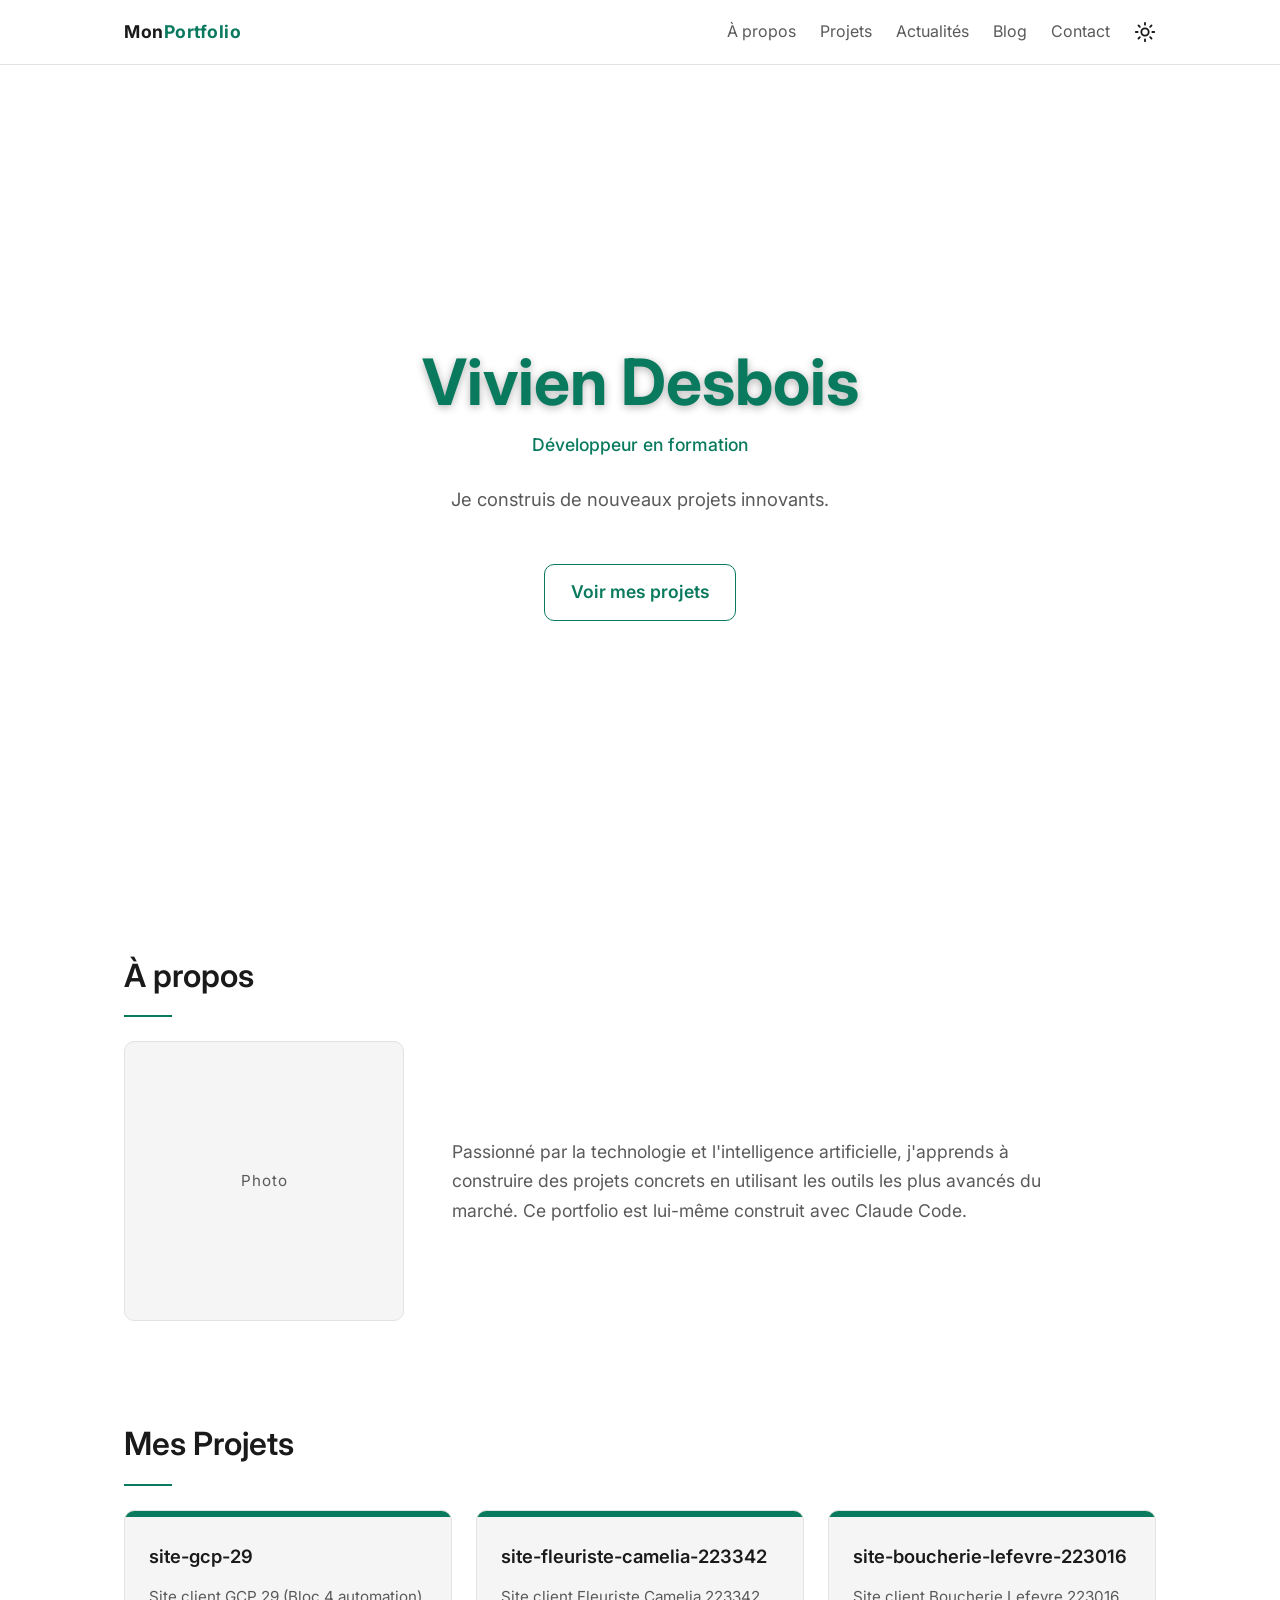
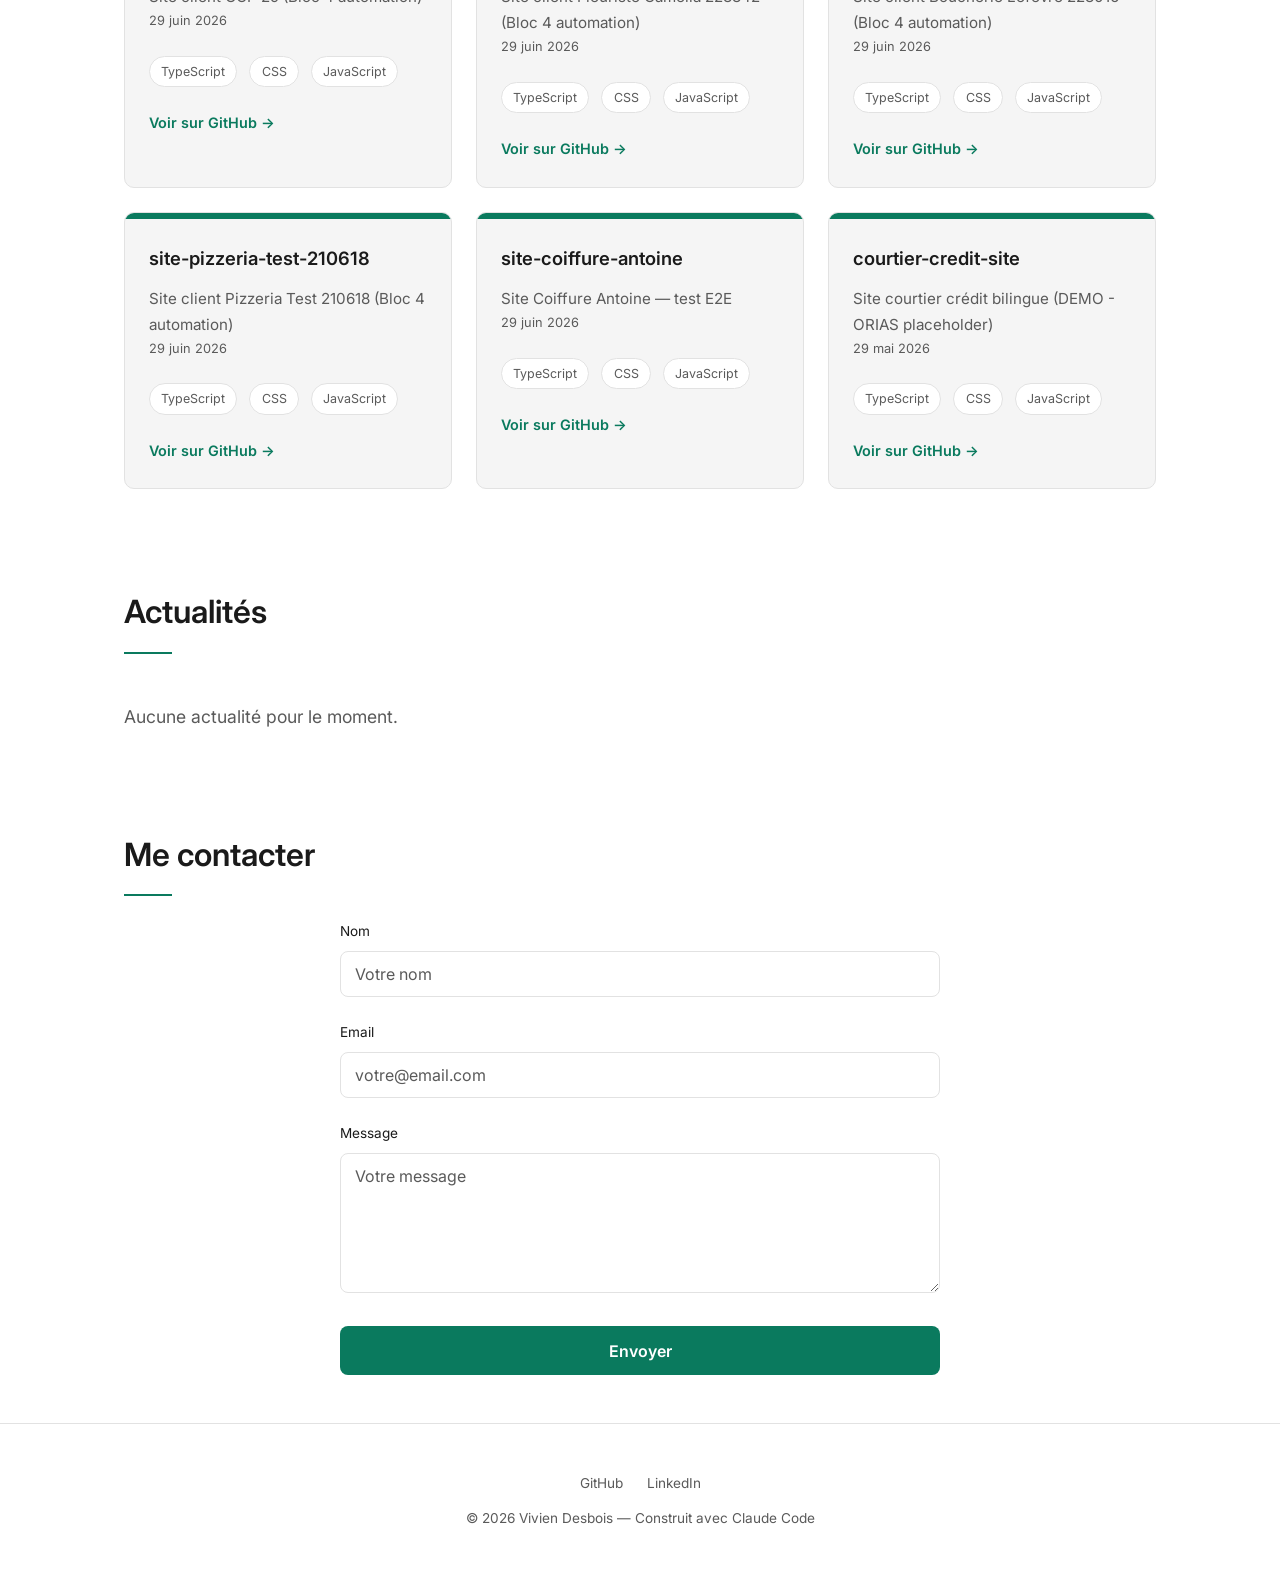
==== index.html @ 9574f35e "Initial commit : portfolio complet avec dark mode et projets dynamiques Co-Authored-By: Claude Opus " ====
<!DOCTYPE html>
<html lang="fr">
<head>
  <meta charset="UTF-8">
  <meta name="viewport" content="width=device-width, initial-scale=1.0">
  <title>MonPortfolio</title>
  <meta name="description" content="Portfolio de Vivien Desbois, développeur en formation : découvrez mes projets, mes compétences et mes coordonnées.">
  <meta property="og:title" content="MonPortfolio — Vivien Desbois">
  <meta property="og:description" content="Portfolio de Vivien Desbois, développeur en formation : découvrez mes projets, mes compétences et mes coordonnées.">
  <meta property="og:image" content="assets/images/og-image.jpg">
  <link rel="icon" type="image/svg+xml" href="assets/images/favicon.svg">
  <link rel="preconnect" href="https://fonts.googleapis.com">
  <link rel="preconnect" href="https://fonts.gstatic.com" crossorigin>
  <link href="https://fonts.googleapis.com/css2?family=Inter:wght@400;500;600;700&display=swap" rel="stylesheet">
  <!-- CSS critique (above-the-fold) en inline : le header s'affiche sans attendre css/style.css.
       Copie exacte d'un sous-ensemble de css/style.css (liste précise des règles : voir le
       commentaire en tête de ce fichier). Toute modification doit être répercutée ICI et dans
       les 3 autres copies : blog.html, blog/construire-portfolio-avec-claude-code.html,
       paiement.html. -->
  <style>
    :root {
      --color-bg: #0a0a0a;
      --color-surface: #141414;
      --color-border: #262626;
      --color-text: #e0e0e0;
      --color-muted: #8a8a8a;
      --color-accent: #64ffda;
      --color-header-bg: rgba(10, 10, 10, 0.85);
      --font-base: "Inter", -apple-system, BlinkMacSystemFont, "Segoe UI", Roboto, Helvetica, Arial, sans-serif;
      --space-md: 1.5rem;
      --header-height: 64px;
      --max-width: 1080px;
    }
    :root[data-theme="light"] {
      --color-bg: #ffffff;
      --color-surface: #f5f5f5;
      --color-border: #e2e2e2;
      --color-text: #1a1a1a;
      --color-muted: #5a5a5a;
      --color-accent: #0a7a5e;
      --color-header-bg: rgba(255, 255, 255, 0.8);
    }
    *, *::before, *::after { margin: 0; padding: 0; box-sizing: border-box; }
    body { background-color: var(--color-bg); color: var(--color-text); font-family: var(--font-base); font-size: 1.1rem; line-height: 1.7; }
    .container { width: 100%; max-width: var(--max-width); margin: 0 auto; padding-inline: var(--space-md); }
    .header { position: sticky; top: 0; z-index: 100; background-color: var(--color-header-bg); backdrop-filter: blur(8px); border-bottom: 1px solid var(--color-border); }
    .header__inner { display: flex; align-items: center; gap: var(--space-md); height: var(--header-height); }
    .header__logo { margin-right: auto; font-weight: 700; letter-spacing: 0.5px; }
    .header__logo-accent { color: var(--color-accent); }
  </style>
  <link rel="preload" href="css/style.css" as="style" onload="this.onload=null;this.rel='stylesheet'">
  <noscript><link rel="stylesheet" href="css/style.css"></noscript>
  <script>
    // Applique le thème avant le rendu pour éviter tout flash (FOUC)
    (function () {
      const saved = localStorage.getItem("theme");
      const theme = saved || (window.matchMedia("(prefers-color-scheme: light)").matches ? "light" : "dark");
      document.documentElement.setAttribute("data-theme", theme);
    })();
  </script>
</head>
<body>
  <!-- En-tête / navigation -->
  <header class="header">
    <div class="container header__inner">
      <a href="#accueil" class="header__logo">Mon<span class="header__logo-accent">Portfolio</span></a>
      <nav class="nav" id="site-nav">
        <a href="#apropos" class="nav__link">À propos</a>
        <a href="#projets" class="nav__link">Projets</a>
        <a href="#actualites" class="nav__link">Actualités</a>
        <a href="blog.html" class="nav__link">Blog</a>
        <a href="#contact" class="nav__link">Contact</a>
      </nav>
      <button class="theme-toggle" aria-pressed="false" aria-label="Activer le mode clair">
        <svg class="theme-toggle__icon theme-toggle__icon--sun" viewBox="0 0 24 24" fill="none" stroke="currentColor" stroke-width="2" stroke-linecap="round" stroke-linejoin="round" aria-hidden="true">
          <circle cx="12" cy="12" r="4"></circle>
          <path d="M12 2v2M12 20v2M4.93 4.93l1.41 1.41M17.66 17.66l1.41 1.41M2 12h2M20 12h2M6.34 17.66l-1.41 1.41M19.07 4.93l-1.41 1.41"></path>
        </svg>
        <svg class="theme-toggle__icon theme-toggle__icon--moon" viewBox="0 0 24 24" fill="none" stroke="currentColor" stroke-width="2" stroke-linecap="round" stroke-linejoin="round" aria-hidden="true">
          <path d="M21 12.79A9 9 0 1 1 11.21 3 7 7 0 0 0 21 12.79z"></path>
        </svg>
      </button>
      <button class="header__toggle" aria-label="Ouvrir le menu" aria-expanded="false" aria-controls="site-nav"><span aria-hidden="true">☰</span></button>
    </div>
  </header>

  <main>
    <!-- Section d'accueil -->
    <section id="accueil" class="hero reveal">
      <div class="container">
        <h1 class="hero__title">Vivien Desbois</h1>
        <p class="hero__subtitle">Développeur en formation</p>
        <p class="hero__tagline">Je construis de nouveaux projets innovants.</p>
        <a href="#projets" class="btn btn--outline">Voir mes projets</a>
      </div>
    </section>

    <!-- Section À propos -->
    <section id="apropos" class="section reveal">
      <div class="container">
        <h2 class="section__title">À propos</h2>
        <div class="about__grid">
          <div class="about__photo" aria-hidden="true">Photo</div>
          <p class="about__text">
            Passionné par la technologie et l'intelligence artificielle, j'apprends
            à construire des projets concrets en utilisant les outils les plus
            avancés du marché. Ce portfolio est lui-même construit avec Claude Code.
          </p>
        </div>
      </div>
    </section>

    <!-- Section Projets -->
    <section id="projets" class="section reveal">
      <div class="container">
        <h2 class="section__title">Mes Projets</h2>
        <div class="projects__grid" data-projects-grid aria-live="polite"></div>
        <noscript>
          <p class="projects__message">Activez JavaScript pour afficher la liste des projets.</p>
        </noscript>
      </div>
    </section>

    <!-- Section Actualités -->
    <section id="actualites" class="section reveal">
      <div class="container">
        <h2 class="section__title">Actualités</h2>
        <div class="projects__grid" data-news-grid aria-live="polite"></div>
        <noscript>
          <p class="news__message">Activez JavaScript pour afficher les actualités.</p>
        </noscript>
      </div>
    </section>

    <!-- Section Contact -->
    <section id="contact" class="section reveal">
      <div class="container">
        <h2 class="section__title">Me contacter</h2>
        <form class="contact__form">
          <div class="field">
            <label class="field__label" for="contact-name">Nom</label>
            <input class="field__input" type="text" id="contact-name" name="name" placeholder="Votre nom" required>
          </div>
          <div class="field">
            <label class="field__label" for="contact-email">Email</label>
            <input class="field__input" type="email" id="contact-email" name="email" placeholder="votre@email.com" required>
          </div>
          <div class="field">
            <label class="field__label" for="contact-message">Message</label>
            <textarea class="field__input contact__textarea" id="contact-message" name="message" rows="5" placeholder="Votre message" required></textarea>
          </div>
          <button class="contact__submit" type="submit">Envoyer</button>
        </form>
      </div>
    </section>
  </main>

  <!-- Pied de page -->
  <footer class="footer">
    <div class="container">
      <nav class="footer__links">
        <a href="#" class="footer__link" target="_blank" rel="noopener" aria-label="GitHub (ouvre un nouvel onglet)">GitHub</a>
        <a href="#" class="footer__link" target="_blank" rel="noopener" aria-label="LinkedIn (ouvre un nouvel onglet)">LinkedIn</a>
      </nav>
      <p>&copy; <span data-current-year>2026</span> Vivien Desbois — Construit avec Claude Code</p>
    </div>
  </footer>

  <script src="js/utils.js"></script>
  <script src="js/main.js"></script>
</body>
</html>
---- css/style.css ----
/* ==========================================================================
   MonPortfolio — Styles globaux
   Méthodologie BEM. Mobile-first : les styles de base ciblent le mobile,
   les media queries (min-width) adaptent ensuite au desktop.

   ATTENTION — CSS critique dupliqué (pas de bundler pour le partager
   automatiquement) : les règles suivantes sont recopiées à l'identique
   dans un <style> inline, dans le <head> de CHACUNE des 4 pages HTML :
     - index.html
     - blog.html
     - blog/construire-portfolio-avec-claude-code.html
     - paiement.html
   Règles concernées : :root, :root[data-theme="light"], le reset
   (*, *::before, *::after), body, .container, .header, .header__inner,
   .header__logo, .header__logo-accent.
   Toute modification de l'une de ces règles ICI doit être répercutée
   manuellement dans les 4 <style> inline correspondants — sinon le
   rendu initial (avant chargement de ce fichier) affichera l'ancienne
   valeur le temps que ce fichier se charge.
   ========================================================================== */

/* Variables de design (palette, typographie, espacement) */
:root {
  --color-bg: #0a0a0a;
  --color-surface: #141414;
  --color-border: #262626;
  --color-text: #e0e0e0;
  --color-muted: #8a8a8a;
  --color-accent: #64ffda;
  --color-header-bg: rgba(10, 10, 10, 0.85);
  --color-danger: #e05260;

  --font-base: "Inter", -apple-system, BlinkMacSystemFont, "Segoe UI", Roboto, Helvetica, Arial, sans-serif;

  --space-sm: 0.75rem;
  --space-md: 1.5rem;
  --space-lg: 3rem;
  --space-xl: 6rem;

  --max-width: 1080px;
  --header-height: 64px;

  --radius: 10px;
  --radius-sm: 8px;
  --radius-lg: 16px;
  --radius-pill: 999px;

  --transition: 0.25s ease;
  --transition-base: 0.3s ease;

  --shadow-card: 0 12px 28px rgba(0, 0, 0, 0.45);
}

/* Mode clair : la bascule ne redéfinit que les variables de couleur sur :root */
:root[data-theme="light"] {
  --color-bg: #ffffff;
  --color-surface: #f5f5f5;
  --color-border: #e2e2e2;
  --color-text: #1a1a1a;
  --color-muted: #5a5a5a;
  /* Plus foncé que #0d9373 (3.9:1, sous le seuil AA) : #0a7a5e atteint ~5.3:1 sur fond clair */
  --color-accent: #0a7a5e;
  --color-header-bg: rgba(255, 255, 255, 0.8);
  /* --color-danger de base (#e05260) tombe à 3.79:1 sur fond clair, sous le seuil AA : #c1293a atteint ~5.76:1 */
  --color-danger: #c1293a;
}

/* Transition douce lors du changement de thème */
body,
.nav,
.about__photo,
.project-card__tag,
.card,
.footer {
  transition: background-color var(--transition-base), color var(--transition-base),
    border-color var(--transition-base);
}

/* Reset léger */
*,
*::before,
*::after {
  margin: 0;
  padding: 0;
  box-sizing: border-box;
}

html {
  scroll-behavior: smooth;
}

body {
  background-color: var(--color-bg);
  color: var(--color-text);
  font-family: var(--font-base);
  font-size: 1.1rem;
  line-height: 1.7;
  -webkit-font-smoothing: antialiased;
}

a {
  color: inherit;
  text-decoration: none;
}

img {
  max-width: 100%;
  display: block;
}

/* Indicateur de focus clavier visible sur tous les éléments interactifs (WCAG 2.4.7) */
a:focus-visible,
button:focus-visible,
input:focus-visible,
textarea:focus-visible {
  outline: 2px solid var(--color-accent);
  outline-offset: 2px;
}

/* Conteneur centré réutilisable */
.container {
  width: 100%;
  max-width: var(--max-width);
  margin: 0 auto;
  padding-inline: var(--space-md);
}

/* Animation d'entrée (déclenchée par main.js via .is-visible) */
.reveal {
  opacity: 0;
  transform: translateY(20px);
  transition: opacity 0.6s ease-out, transform 0.6s ease-out;
}

.reveal.is-visible {
  opacity: 1;
  transform: translateY(0);
}

/* ==========================================================================
   Block: header (barre de navigation)
   ========================================================================== */
.header {
  position: sticky;
  top: 0;
  z-index: 100;
  background-color: var(--color-header-bg);
  backdrop-filter: blur(8px);
  border-bottom: 1px solid var(--color-border);
  transition: background-color var(--transition-base), border-color var(--transition-base);
}

.header__inner {
  display: flex;
  align-items: center;
  gap: var(--space-md);
  height: var(--header-height);
}

.header__logo {
  margin-right: auto;
  font-weight: 700;
  letter-spacing: 0.5px;
}

.header__logo-accent {
  color: var(--color-accent);
}

.header__toggle {
  background: none;
  border: none;
  color: var(--color-text);
  font-size: 1.5rem;
  cursor: pointer;
  line-height: 1;
}

/* Bouton bascule de thème (soleil / lune) */
.theme-toggle {
  display: flex;
  align-items: center;
  justify-content: center;
  background: none;
  border: none;
  padding: 0;
  color: var(--color-text);
  cursor: pointer;
}

.theme-toggle__icon {
  width: 22px;
  height: 22px;
}

/* On montre l'icône du mode courant : lune en sombre, soleil en clair */
.theme-toggle__icon--sun {
  display: none;
}

:root[data-theme="light"] .theme-toggle__icon--moon {
  display: none;
}

:root[data-theme="light"] .theme-toggle__icon--sun {
  display: block;
}

/* Menu : caché par défaut sur mobile, ouvert en plein écran via .nav--open */
.nav {
  position: fixed;
  inset: var(--header-height) 0 0 0;
  background-color: var(--color-bg);
  flex-direction: column;
  align-items: center;
  justify-content: flex-start;
  gap: var(--space-lg);
  padding-top: var(--space-xl);
  font-size: 1.25rem;
  display: none;
}

.nav--open {
  display: flex;
}

.nav__link {
  color: var(--color-muted);
  transition: color var(--transition);
}

.nav__link:hover {
  color: var(--color-accent);
}

/* ==========================================================================
   Block: hero
   ========================================================================== */
.hero {
  /* Plein écran centré verticalement (on retranche la hauteur du header sticky) */
  min-height: calc(100vh - var(--header-height));
  display: flex;
  align-items: center;
  text-align: center;
}

.hero__title {
  font-size: clamp(2.5rem, 7vw, 4rem);
  font-weight: 700;
  line-height: 1.15;
  color: var(--color-accent);
  text-shadow: 0 2px 8px rgba(0, 0, 0, 0.3);
}

.hero__subtitle {
  margin-top: var(--space-sm);
  color: var(--color-accent);
  font-size: 1.1rem;
  font-weight: 500;
}

.hero__tagline {
  margin-top: var(--space-md);
  color: var(--color-muted);
  font-size: 1.15rem;
}

/* ==========================================================================
   Block: btn (bouton réutilisable, indépendant de toute section)
   ========================================================================== */
.btn {
  display: inline-block;
  margin-top: var(--space-lg);
  padding: 0.8rem 1.6rem;
  border-radius: var(--radius);
  font-weight: 600;
  transition: background-color var(--transition), color var(--transition);
}

/* Variante contour : fond transparent qui se remplit au survol */
.btn--outline {
  border: 1px solid var(--color-accent);
  color: var(--color-accent);
}

.btn--outline:hover {
  background-color: var(--color-accent);
  color: var(--color-bg);
}

/* Espace entre deux boutons adjacents */
.btn + .btn {
  margin-left: var(--space-md);
}

/* ==========================================================================
   Block: section (titre de section générique)
   ========================================================================== */
.section {
  padding-block: var(--space-lg);
}

.section__title {
  font-size: clamp(1.6rem, 4vw, 2rem);
  font-weight: 600;
  margin-bottom: var(--space-md);
}

.section__title::after {
  content: "";
  display: block;
  width: 48px;
  height: 2px;
  margin-top: var(--space-sm);
  background-color: var(--color-accent);
}

/* ==========================================================================
   Block: about (section À propos : photo + présentation)
   ========================================================================== */
.about__grid {
  display: grid;
  grid-template-columns: 1fr;
  gap: var(--space-lg);
  margin-top: var(--space-md);
  align-items: center;
}

/* Placeholder carré en attendant une vraie photo */
.about__photo {
  aspect-ratio: 1 / 1;
  display: flex;
  align-items: center;
  justify-content: center;
  background-color: var(--color-surface);
  border: 1px solid var(--color-border);
  border-radius: var(--radius);
  color: var(--color-muted);
  font-size: 0.95rem;
  letter-spacing: 1px;
}

.about__text {
  color: var(--color-muted);
  max-width: 640px;
}

/* ==========================================================================
   Block: projects (grille de cartes)
   ========================================================================== */
.projects__grid {
  display: grid;
  grid-template-columns: 1fr;
  gap: var(--space-md);
  margin-top: var(--space-md);
}

/* Block: project-card */
.project-card {
  background-color: var(--color-surface);
  border: 1px solid var(--color-border);
  border-radius: var(--radius);
  padding: var(--space-md);
  overflow: hidden; /* le bandeau respecte les coins arrondis */
  transition: transform var(--transition-base), border-color var(--transition-base),
    box-shadow var(--transition-base), background-color var(--transition-base);
}

.project-card:hover {
  transform: translateY(-4px);
  border-color: var(--color-accent);
  box-shadow: var(--shadow-card);
}

/* Bandeau de couleur collé au bord haut de la carte */
.project-card__banner {
  height: 6px;
  margin: calc(var(--space-md) * -1) calc(var(--space-md) * -1) var(--space-md);
  background-color: var(--color-accent);
}

.project-card__title {
  font-size: 1.15rem;
  font-weight: 600;
  margin-bottom: var(--space-sm);
}

/* Le titre de carte est aussi un lien (vers le dépôt GitHub) : affordance au survol/focus */
.project-card__title a:hover,
.project-card__title a:focus-visible {
  color: var(--color-accent);
}

/* Date sur une carte (billet de blog via js/blog.js, ou projet via js/main.js) */
.project-card__date {
  margin-bottom: var(--space-sm);
  color: var(--color-muted);
  font-size: 0.8rem;
}

.project-card__desc {
  color: var(--color-muted);
  font-size: 0.95rem;
}

/* Liste de technologies sous forme de pastilles */
.project-card__tags {
  list-style: none;
  display: flex;
  flex-wrap: wrap;
  gap: var(--space-sm);
  margin-top: var(--space-md);
}

.project-card__tag {
  padding: 0.25rem 0.7rem;
  background-color: var(--color-bg);
  border: 1px solid var(--color-border);
  border-radius: var(--radius-pill);
  color: var(--color-muted);
  font-size: 0.78rem;
}

.project-card__link {
  display: inline-block;
  margin-top: var(--space-md);
  color: var(--color-accent);
  font-size: 0.9rem;
  font-weight: 600;
}

/* Message d'état de la grille de projets (vide, erreur de chargement) */
.projects__message {
  margin-top: var(--space-md);
  color: var(--color-muted);
}

/* Message d'état de la grille d'actualités (vide, erreur de chargement) */
.news__message {
  margin-top: var(--space-md);
  color: var(--color-muted);
}

/* ==========================================================================
   Block: blog (liste) + post (lecture d'un article)
   ========================================================================== */
/* Message d'état de la liste (no-JS, vide, erreur de chargement) */
.blog__message {
  margin-top: var(--space-md);
  color: var(--color-muted);
}

.post {
  max-width: 65ch;
  margin-inline: auto;
  padding-block: var(--space-lg);
}

.post__back {
  display: inline-block;
  margin-bottom: var(--space-md);
  color: var(--color-muted);
  font-size: 0.9rem;
  transition: color var(--transition);
}

.post__back:hover {
  color: var(--color-accent);
}

.post__title {
  font-size: clamp(1.8rem, 5vw, 2.5rem);
  font-weight: 700;
  line-height: 1.2;
}

.post__date {
  margin-top: var(--space-sm);
  color: var(--color-muted);
  font-size: 0.9rem;
}

.post__content {
  margin-top: var(--space-lg);
}

/* Espacement vertical régulier entre les éléments de l'article */
.post__content > * + * {
  margin-top: var(--space-md);
}

.post__content h2 {
  margin-top: var(--space-lg);
  font-size: 1.4rem;
  font-weight: 600;
}

.post__content h3 {
  font-size: 1.15rem;
  font-weight: 600;
}

.post__content ul {
  padding-left: var(--space-md);
  list-style: disc;
}

.post__content a {
  color: var(--color-accent);
  border-bottom: 1px solid currentColor;
}

.post__content code {
  padding: 0.1rem 0.35rem;
  background-color: var(--color-surface);
  border: 1px solid var(--color-border);
  border-radius: var(--radius-sm);
  font-size: 0.9em;
}

/* ==========================================================================
   Block: contact (formulaire de la section Contact)
   ========================================================================== */
.contact__form {
  max-width: 600px;
  margin-top: var(--space-md);
  margin-inline: auto;
}

.contact__textarea {
  min-height: 140px;
  resize: vertical;
}

/* Boutons pleins en couleur accent (envoi du contact + paiement) */
.contact__submit,
.pay-button {
  width: 100%;
  background-color: var(--color-accent);
  color: var(--color-bg);
  border: none;
  border-radius: var(--radius-sm);
  padding: 0.9rem;
  font-family: inherit;
  font-size: 1rem;
  font-weight: 600;
  cursor: pointer;
  transition: filter var(--transition), transform 0.1s ease;
}

.contact__submit:hover,
.pay-button:hover {
  filter: brightness(1.1);
}

.contact__submit:active,
.pay-button:active {
  transform: scale(0.99);
}

/* ==========================================================================
   Block: footer
   ========================================================================== */
.footer {
  border-top: 1px solid var(--color-border);
  padding-block: var(--space-lg);
  text-align: center;
  color: var(--color-muted);
  font-size: 0.85rem;
}

/* Rangée de liens centrée au-dessus de la mention */
.footer__links {
  display: flex;
  justify-content: center;
  gap: var(--space-md);
  margin-bottom: var(--space-sm);
}

.footer__link {
  color: var(--color-muted);
  transition: color var(--transition);
}

.footer__link:hover {
  color: var(--color-accent);
}

/* ==========================================================================
   Block: payment (page paiement.html)
   ========================================================================== */
.payment {
  min-height: 100vh;
  display: flex;
  flex-direction: column;
  align-items: center;
  justify-content: center;
  padding: var(--space-lg) var(--space-md);
}

.payment__title {
  font-size: 1.75rem;
  font-weight: 600;
  text-align: center;
}

.payment__subtitle {
  margin-top: var(--space-sm);
  color: var(--color-muted);
  text-align: center;
}

/* Block: card (carte contenant le formulaire) */
.card {
  width: 100%;
  max-width: 420px;
  margin-top: var(--space-lg);
  background-color: var(--color-surface);
  border: 1px solid var(--color-border);
  border-radius: var(--radius-lg);
  padding: var(--space-md);
}

.card__summary {
  display: flex;
  justify-content: space-between;
  align-items: baseline;
  padding-bottom: var(--space-md);
  margin-bottom: var(--space-md);
  border-bottom: 1px solid var(--color-border);
}

.card__summary-label {
  color: var(--color-muted);
  font-size: 0.95rem;
}

.card__total {
  font-size: 1.5rem;
  font-weight: 600;
}

/* Block: field (champ de formulaire) */
.field {
  margin-bottom: var(--space-md);
}

.field__label {
  display: block;
  font-size: 0.85rem;
  color: var(--color-text);
  margin-bottom: 0.5rem;
}

.field__input {
  width: 100%;
  background-color: var(--color-bg);
  border: 1px solid var(--color-border);
  border-radius: var(--radius-sm);
  padding: 0.75rem 0.9rem;
  color: var(--color-text);
  font-family: inherit;
  font-size: 1rem;
  transition: border-color var(--transition-base), background-color var(--transition-base),
    color var(--transition-base);
}

.field__input::placeholder {
  color: var(--color-muted);
}

.field__input:focus-visible {
  border-color: var(--color-accent);
}

.field__input--invalid {
  border-color: var(--color-danger);
}

.field__error {
  display: none;
  margin-top: 0.4rem;
  font-size: 0.78rem;
  color: var(--color-danger);
}

.field__error--visible {
  display: block;
}

/* Block: form-row (regroupe deux champs côte à côte) */
.form-row {
  display: flex;
  gap: var(--space-md);
}

.form-row .field {
  flex: 1;
}

/* Block: pay-button (style commun défini avec .contact__submit ; ici sa marge propre) */
.pay-button {
  margin-top: 0.5rem;
}

.payment__note {
  margin-top: var(--space-md);
  font-size: 0.8rem;
  color: var(--color-muted);
  text-align: center;
}

.payment__back {
  margin-top: var(--space-lg);
  font-size: 0.9rem;
}

.payment__back-link {
  color: var(--color-muted);
  border-bottom: 1px solid var(--color-border);
  transition: color var(--transition), border-color var(--transition);
}

.payment__back-link:hover {
  color: var(--color-accent);
  border-color: var(--color-accent);
}

/* Block: confirmation (écran de succès) */
.confirmation {
  text-align: center;
}

.confirmation__check {
  width: 64px;
  height: 64px;
  margin: 0 auto var(--space-md);
  border-radius: 50%;
  background-color: rgba(100, 255, 218, 0.12);
  color: var(--color-accent);
  font-size: 2rem;
  display: flex;
  align-items: center;
  justify-content: center;
}

.confirmation__title {
  font-size: 1.5rem;
  font-weight: 600;
  margin-bottom: 0.75rem;
}

.confirmation__text {
  color: var(--color-muted);
  font-size: 0.95rem;
}

/* Utilitaire : masque un élément */
.is-hidden {
  display: none;
}

/* ==========================================================================
   Adaptation desktop (mobile-first → on élargit à partir de 768px)
   ========================================================================== */
@media (min-width: 768px) {
  .header__toggle {
    display: none;
  }

  /* Le menu redevient une barre horizontale inline */
  .nav {
    position: static;
    inset: auto;
    display: flex;
    flex-direction: row;
    gap: var(--space-md);
    background: none;
    font-size: 1rem;
    padding: 0;
  }

  /* À propos : photo à gauche, texte à droite */
  .about__grid {
    grid-template-columns: 280px 1fr;
  }

  .projects__grid {
    grid-template-columns: repeat(2, 1fr);
  }
}

@media (min-width: 1024px) {
  .projects__grid {
    grid-template-columns: repeat(3, 1fr);
  }
}
---- css/style.css ----
/* ==========================================================================
   MonPortfolio — Styles globaux
   Méthodologie BEM. Mobile-first : les styles de base ciblent le mobile,
   les media queries (min-width) adaptent ensuite au desktop.

   ATTENTION — CSS critique dupliqué (pas de bundler pour le partager
   automatiquement) : les règles suivantes sont recopiées à l'identique
   dans un <style> inline, dans le <head> de CHACUNE des 4 pages HTML :
     - index.html
     - blog.html
     - blog/construire-portfolio-avec-claude-code.html
     - paiement.html
   Règles concernées : :root, :root[data-theme="light"], le reset
   (*, *::before, *::after), body, .container, .header, .header__inner,
   .header__logo, .header__logo-accent.
   Toute modification de l'une de ces règles ICI doit être répercutée
   manuellement dans les 4 <style> inline correspondants — sinon le
   rendu initial (avant chargement de ce fichier) affichera l'ancienne
   valeur le temps que ce fichier se charge.
   ========================================================================== */

/* Variables de design (palette, typographie, espacement) */
:root {
  --color-bg: #0a0a0a;
  --color-surface: #141414;
  --color-border: #262626;
  --color-text: #e0e0e0;
  --color-muted: #8a8a8a;
  --color-accent: #64ffda;
  --color-header-bg: rgba(10, 10, 10, 0.85);
  --color-danger: #e05260;

  --font-base: "Inter", -apple-system, BlinkMacSystemFont, "Segoe UI", Roboto, Helvetica, Arial, sans-serif;

  --space-sm: 0.75rem;
  --space-md: 1.5rem;
  --space-lg: 3rem;
  --space-xl: 6rem;

  --max-width: 1080px;
  --header-height: 64px;

  --radius: 10px;
  --radius-sm: 8px;
  --radius-lg: 16px;
  --radius-pill: 999px;

  --transition: 0.25s ease;
  --transition-base: 0.3s ease;

  --shadow-card: 0 12px 28px rgba(0, 0, 0, 0.45);
}

/* Mode clair : la bascule ne redéfinit que les variables de couleur sur :root */
:root[data-theme="light"] {
  --color-bg: #ffffff;
  --color-surface: #f5f5f5;
  --color-border: #e2e2e2;
  --color-text: #1a1a1a;
  --color-muted: #5a5a5a;
  /* Plus foncé que #0d9373 (3.9:1, sous le seuil AA) : #0a7a5e atteint ~5.3:1 sur fond clair */
  --color-accent: #0a7a5e;
  --color-header-bg: rgba(255, 255, 255, 0.8);
  /* --color-danger de base (#e05260) tombe à 3.79:1 sur fond clair, sous le seuil AA : #c1293a atteint ~5.76:1 */
  --color-danger: #c1293a;
}

/* Transition douce lors du changement de thème */
body,
.nav,
.about__photo,
.project-card__tag,
.card,
.footer {
  transition: background-color var(--transition-base), color var(--transition-base),
    border-color var(--transition-base);
}

/* Reset léger */
*,
*::before,
*::after {
  margin: 0;
  padding: 0;
  box-sizing: border-box;
}

html {
  scroll-behavior: smooth;
}

body {
  background-color: var(--color-bg);
  color: var(--color-text);
  font-family: var(--font-base);
  font-size: 1.1rem;
  line-height: 1.7;
  -webkit-font-smoothing: antialiased;
}

a {
  color: inherit;
  text-decoration: none;
}

img {
  max-width: 100%;
  display: block;
}

/* Indicateur de focus clavier visible sur tous les éléments interactifs (WCAG 2.4.7) */
a:focus-visible,
button:focus-visible,
input:focus-visible,
textarea:focus-visible {
  outline: 2px solid var(--color-accent);
  outline-offset: 2px;
}

/* Conteneur centré réutilisable */
.container {
  width: 100%;
  max-width: var(--max-width);
  margin: 0 auto;
  padding-inline: var(--space-md);
}

/* Animation d'entrée (déclenchée par main.js via .is-visible) */
.reveal {
  opacity: 0;
  transform: translateY(20px);
  transition: opacity 0.6s ease-out, transform 0.6s ease-out;
}

.reveal.is-visible {
  opacity: 1;
  transform: translateY(0);
}

/* ==========================================================================
   Block: header (barre de navigation)
   ========================================================================== */
.header {
  position: sticky;
  top: 0;
  z-index: 100;
  background-color: var(--color-header-bg);
  backdrop-filter: blur(8px);
  border-bottom: 1px solid var(--color-border);
  transition: background-color var(--transition-base), border-color var(--transition-base);
}

.header__inner {
  display: flex;
  align-items: center;
  gap: var(--space-md);
  height: var(--header-height);
}

.header__logo {
  margin-right: auto;
  font-weight: 700;
  letter-spacing: 0.5px;
}

.header__logo-accent {
  color: var(--color-accent);
}

.header__toggle {
  background: none;
  border: none;
  color: var(--color-text);
  font-size: 1.5rem;
  cursor: pointer;
  line-height: 1;
}

/* Bouton bascule de thème (soleil / lune) */
.theme-toggle {
  display: flex;
  align-items: center;
  justify-content: center;
  background: none;
  border: none;
  padding: 0;
  color: var(--color-text);
  cursor: pointer;
}

.theme-toggle__icon {
  width: 22px;
  height: 22px;
}

/* On montre l'icône du mode courant : lune en sombre, soleil en clair */
.theme-toggle__icon--sun {
  display: none;
}

:root[data-theme="light"] .theme-toggle__icon--moon {
  display: none;
}

:root[data-theme="light"] .theme-toggle__icon--sun {
  display: block;
}

/* Menu : caché par défaut sur mobile, ouvert en plein écran via .nav--open */
.nav {
  position: fixed;
  inset: var(--header-height) 0 0 0;
  background-color: var(--color-bg);
  flex-direction: column;
  align-items: center;
  justify-content: flex-start;
  gap: var(--space-lg);
  padding-top: var(--space-xl);
  font-size: 1.25rem;
  display: none;
}

.nav--open {
  display: flex;
}

.nav__link {
  color: var(--color-muted);
  transition: color var(--transition);
}

.nav__link:hover {
  color: var(--color-accent);
}

/* ==========================================================================
   Block: hero
   ========================================================================== */
.hero {
  /* Plein écran centré verticalement (on retranche la hauteur du header sticky) */
  min-height: calc(100vh - var(--header-height));
  display: flex;
  align-items: center;
  text-align: center;
}

.hero__title {
  font-size: clamp(2.5rem, 7vw, 4rem);
  font-weight: 700;
  line-height: 1.15;
  color: var(--color-accent);
  text-shadow: 0 2px 8px rgba(0, 0, 0, 0.3);
}

.hero__subtitle {
  margin-top: var(--space-sm);
  color: var(--color-accent);
  font-size: 1.1rem;
  font-weight: 500;
}

.hero__tagline {
  margin-top: var(--space-md);
  color: var(--color-muted);
  font-size: 1.15rem;
}

/* ==========================================================================
   Block: btn (bouton réutilisable, indépendant de toute section)
   ========================================================================== */
.btn {
  display: inline-block;
  margin-top: var(--space-lg);
  padding: 0.8rem 1.6rem;
  border-radius: var(--radius);
  font-weight: 600;
  transition: background-color var(--transition), color var(--transition);
}

/* Variante contour : fond transparent qui se remplit au survol */
.btn--outline {
  border: 1px solid var(--color-accent);
  color: var(--color-accent);
}

.btn--outline:hover {
  background-color: var(--color-accent);
  color: var(--color-bg);
}

/* Espace entre deux boutons adjacents */
.btn + .btn {
  margin-left: var(--space-md);
}

/* ==========================================================================
   Block: section (titre de section générique)
   ========================================================================== */
.section {
  padding-block: var(--space-lg);
}

.section__title {
  font-size: clamp(1.6rem, 4vw, 2rem);
  font-weight: 600;
  margin-bottom: var(--space-md);
}

.section__title::after {
  content: "";
  display: block;
  width: 48px;
  height: 2px;
  margin-top: var(--space-sm);
  background-color: var(--color-accent);
}

/* ==========================================================================
   Block: about (section À propos : photo + présentation)
   ========================================================================== */
.about__grid {
  display: grid;
  grid-template-columns: 1fr;
  gap: var(--space-lg);
  margin-top: var(--space-md);
  align-items: center;
}

/* Placeholder carré en attendant une vraie photo */
.about__photo {
  aspect-ratio: 1 / 1;
  display: flex;
  align-items: center;
  justify-content: center;
  background-color: var(--color-surface);
  border: 1px solid var(--color-border);
  border-radius: var(--radius);
  color: var(--color-muted);
  font-size: 0.95rem;
  letter-spacing: 1px;
}

.about__text {
  color: var(--color-muted);
  max-width: 640px;
}

/* ==========================================================================
   Block: projects (grille de cartes)
   ========================================================================== */
.projects__grid {
  display: grid;
  grid-template-columns: 1fr;
  gap: var(--space-md);
  margin-top: var(--space-md);
}

/* Block: project-card */
.project-card {
  background-color: var(--color-surface);
  border: 1px solid var(--color-border);
  border-radius: var(--radius);
  padding: var(--space-md);
  overflow: hidden; /* le bandeau respecte les coins arrondis */
  transition: transform var(--transition-base), border-color var(--transition-base),
    box-shadow var(--transition-base), background-color var(--transition-base);
}

.project-card:hover {
  transform: translateY(-4px);
  border-color: var(--color-accent);
  box-shadow: var(--shadow-card);
}

/* Bandeau de couleur collé au bord haut de la carte */
.project-card__banner {
  height: 6px;
  margin: calc(var(--space-md) * -1) calc(var(--space-md) * -1) var(--space-md);
  background-color: var(--color-accent);
}

.project-card__title {
  font-size: 1.15rem;
  font-weight: 600;
  margin-bottom: var(--space-sm);
}

/* Le titre de carte est aussi un lien (vers le dépôt GitHub) : affordance au survol/focus */
.project-card__title a:hover,
.project-card__title a:focus-visible {
  color: var(--color-accent);
}

/* Date sur une carte (billet de blog via js/blog.js, ou projet via js/main.js) */
.project-card__date {
  margin-bottom: var(--space-sm);
  color: var(--color-muted);
  font-size: 0.8rem;
}

.project-card__desc {
  color: var(--color-muted);
  font-size: 0.95rem;
}

/* Liste de technologies sous forme de pastilles */
.project-card__tags {
  list-style: none;
  display: flex;
  flex-wrap: wrap;
  gap: var(--space-sm);
  margin-top: var(--space-md);
}

.project-card__tag {
  padding: 0.25rem 0.7rem;
  background-color: var(--color-bg);
  border: 1px solid var(--color-border);
  border-radius: var(--radius-pill);
  color: var(--color-muted);
  font-size: 0.78rem;
}

.project-card__link {
  display: inline-block;
  margin-top: var(--space-md);
  color: var(--color-accent);
  font-size: 0.9rem;
  font-weight: 600;
}

/* Message d'état de la grille de projets (vide, erreur de chargement) */
.projects__message {
  margin-top: var(--space-md);
  color: var(--color-muted);
}

/* Message d'état de la grille d'actualités (vide, erreur de chargement) */
.news__message {
  margin-top: var(--space-md);
  color: var(--color-muted);
}

/* ==========================================================================
   Block: blog (liste) + post (lecture d'un article)
   ========================================================================== */
/* Message d'état de la liste (no-JS, vide, erreur de chargement) */
.blog__message {
  margin-top: var(--space-md);
  color: var(--color-muted);
}

.post {
  max-width: 65ch;
  margin-inline: auto;
  padding-block: var(--space-lg);
}

.post__back {
  display: inline-block;
  margin-bottom: var(--space-md);
  color: var(--color-muted);
  font-size: 0.9rem;
  transition: color var(--transition);
}

.post__back:hover {
  color: var(--color-accent);
}

.post__title {
  font-size: clamp(1.8rem, 5vw, 2.5rem);
  font-weight: 700;
  line-height: 1.2;
}

.post__date {
  margin-top: var(--space-sm);
  color: var(--color-muted);
  font-size: 0.9rem;
}

.post__content {
  margin-top: var(--space-lg);
}

/* Espacement vertical régulier entre les éléments de l'article */
.post__content > * + * {
  margin-top: var(--space-md);
}

.post__content h2 {
  margin-top: var(--space-lg);
  font-size: 1.4rem;
  font-weight: 600;
}

.post__content h3 {
  font-size: 1.15rem;
  font-weight: 600;
}

.post__content ul {
  padding-left: var(--space-md);
  list-style: disc;
}

.post__content a {
  color: var(--color-accent);
  border-bottom: 1px solid currentColor;
}

.post__content code {
  padding: 0.1rem 0.35rem;
  background-color: var(--color-surface);
  border: 1px solid var(--color-border);
  border-radius: var(--radius-sm);
  font-size: 0.9em;
}

/* ==========================================================================
   Block: contact (formulaire de la section Contact)
   ========================================================================== */
.contact__form {
  max-width: 600px;
  margin-top: var(--space-md);
  margin-inline: auto;
}

.contact__textarea {
  min-height: 140px;
  resize: vertical;
}

/* Boutons pleins en couleur accent (envoi du contact + paiement) */
.contact__submit,
.pay-button {
  width: 100%;
  background-color: var(--color-accent);
  color: var(--color-bg);
  border: none;
  border-radius: var(--radius-sm);
  padding: 0.9rem;
  font-family: inherit;
  font-size: 1rem;
  font-weight: 600;
  cursor: pointer;
  transition: filter var(--transition), transform 0.1s ease;
}

.contact__submit:hover,
.pay-button:hover {
  filter: brightness(1.1);
}

.contact__submit:active,
.pay-button:active {
  transform: scale(0.99);
}

/* ==========================================================================
   Block: footer
   ========================================================================== */
.footer {
  border-top: 1px solid var(--color-border);
  padding-block: var(--space-lg);
  text-align: center;
  color: var(--color-muted);
  font-size: 0.85rem;
}

/* Rangée de liens centrée au-dessus de la mention */
.footer__links {
  display: flex;
  justify-content: center;
  gap: var(--space-md);
  margin-bottom: var(--space-sm);
}

.footer__link {
  color: var(--color-muted);
  transition: color var(--transition);
}

.footer__link:hover {
  color: var(--color-accent);
}

/* ==========================================================================
   Block: payment (page paiement.html)
   ========================================================================== */
.payment {
  min-height: 100vh;
  display: flex;
  flex-direction: column;
  align-items: center;
  justify-content: center;
  padding: var(--space-lg) var(--space-md);
}

.payment__title {
  font-size: 1.75rem;
  font-weight: 600;
  text-align: center;
}

.payment__subtitle {
  margin-top: var(--space-sm);
  color: var(--color-muted);
  text-align: center;
}

/* Block: card (carte contenant le formulaire) */
.card {
  width: 100%;
  max-width: 420px;
  margin-top: var(--space-lg);
  background-color: var(--color-surface);
  border: 1px solid var(--color-border);
  border-radius: var(--radius-lg);
  padding: var(--space-md);
}

.card__summary {
  display: flex;
  justify-content: space-between;
  align-items: baseline;
  padding-bottom: var(--space-md);
  margin-bottom: var(--space-md);
  border-bottom: 1px solid var(--color-border);
}

.card__summary-label {
  color: var(--color-muted);
  font-size: 0.95rem;
}

.card__total {
  font-size: 1.5rem;
  font-weight: 600;
}

/* Block: field (champ de formulaire) */
.field {
  margin-bottom: var(--space-md);
}

.field__label {
  display: block;
  font-size: 0.85rem;
  color: var(--color-text);
  margin-bottom: 0.5rem;
}

.field__input {
  width: 100%;
  background-color: var(--color-bg);
  border: 1px solid var(--color-border);
  border-radius: var(--radius-sm);
  padding: 0.75rem 0.9rem;
  color: var(--color-text);
  font-family: inherit;
  font-size: 1rem;
  transition: border-color var(--transition-base), background-color var(--transition-base),
    color var(--transition-base);
}

.field__input::placeholder {
  color: var(--color-muted);
}

.field__input:focus-visible {
  border-color: var(--color-accent);
}

.field__input--invalid {
  border-color: var(--color-danger);
}

.field__error {
  display: none;
  margin-top: 0.4rem;
  font-size: 0.78rem;
  color: var(--color-danger);
}

.field__error--visible {
  display: block;
}

/* Block: form-row (regroupe deux champs côte à côte) */
.form-row {
  display: flex;
  gap: var(--space-md);
}

.form-row .field {
  flex: 1;
}

/* Block: pay-button (style commun défini avec .contact__submit ; ici sa marge propre) */
.pay-button {
  margin-top: 0.5rem;
}

.payment__note {
  margin-top: var(--space-md);
  font-size: 0.8rem;
  color: var(--color-muted);
  text-align: center;
}

.payment__back {
  margin-top: var(--space-lg);
  font-size: 0.9rem;
}

.payment__back-link {
  color: var(--color-muted);
  border-bottom: 1px solid var(--color-border);
  transition: color var(--transition), border-color var(--transition);
}

.payment__back-link:hover {
  color: var(--color-accent);
  border-color: var(--color-accent);
}

/* Block: confirmation (écran de succès) */
.confirmation {
  text-align: center;
}

.confirmation__check {
  width: 64px;
  height: 64px;
  margin: 0 auto var(--space-md);
  border-radius: 50%;
  background-color: rgba(100, 255, 218, 0.12);
  color: var(--color-accent);
  font-size: 2rem;
  display: flex;
  align-items: center;
  justify-content: center;
}

.confirmation__title {
  font-size: 1.5rem;
  font-weight: 600;
  margin-bottom: 0.75rem;
}

.confirmation__text {
  color: var(--color-muted);
  font-size: 0.95rem;
}

/* Utilitaire : masque un élément */
.is-hidden {
  display: none;
}

/* ==========================================================================
   Adaptation desktop (mobile-first → on élargit à partir de 768px)
   ========================================================================== */
@media (min-width: 768px) {
  .header__toggle {
    display: none;
  }

  /* Le menu redevient une barre horizontale inline */
  .nav {
    position: static;
    inset: auto;
    display: flex;
    flex-direction: row;
    gap: var(--space-md);
    background: none;
    font-size: 1rem;
    padding: 0;
  }

  /* À propos : photo à gauche, texte à droite */
  .about__grid {
    grid-template-columns: 280px 1fr;
  }

  .projects__grid {
    grid-template-columns: repeat(2, 1fr);
  }
}

@media (min-width: 1024px) {
  .projects__grid {
    grid-template-columns: repeat(3, 1fr);
  }
}
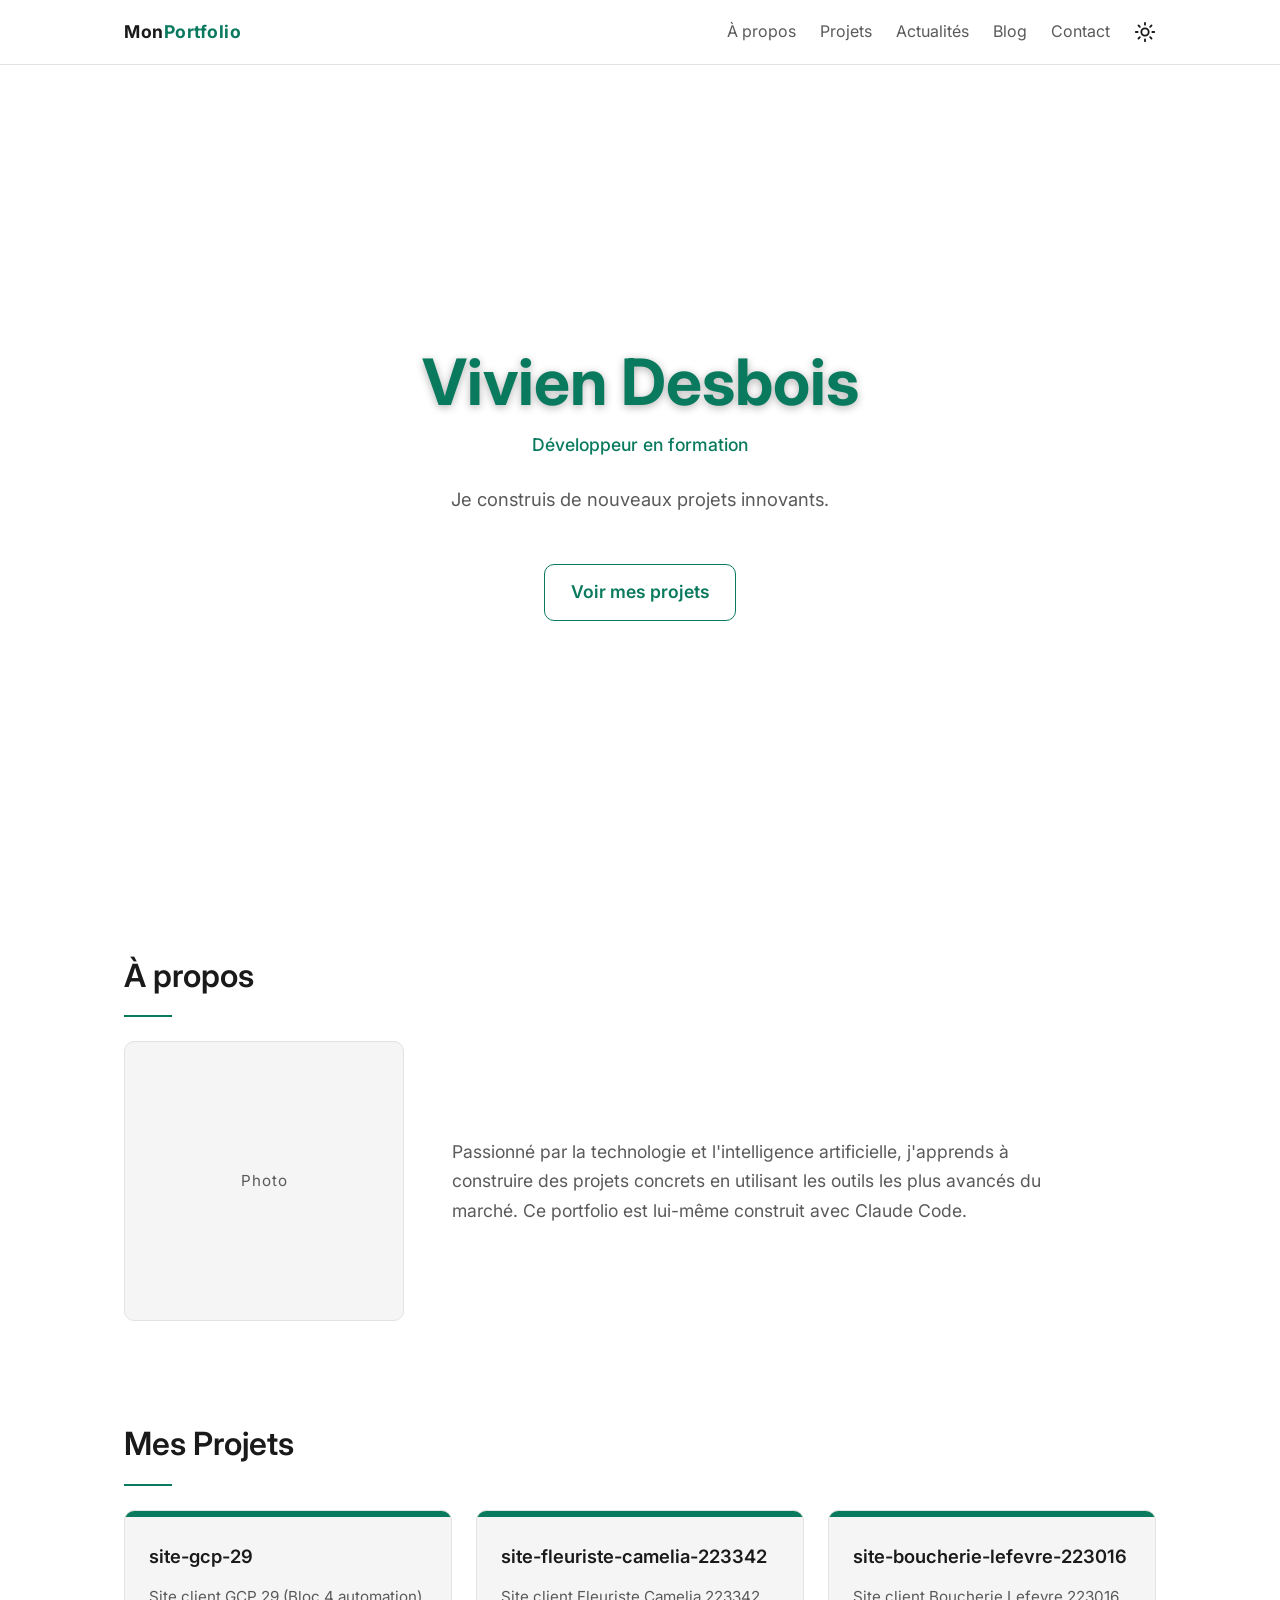
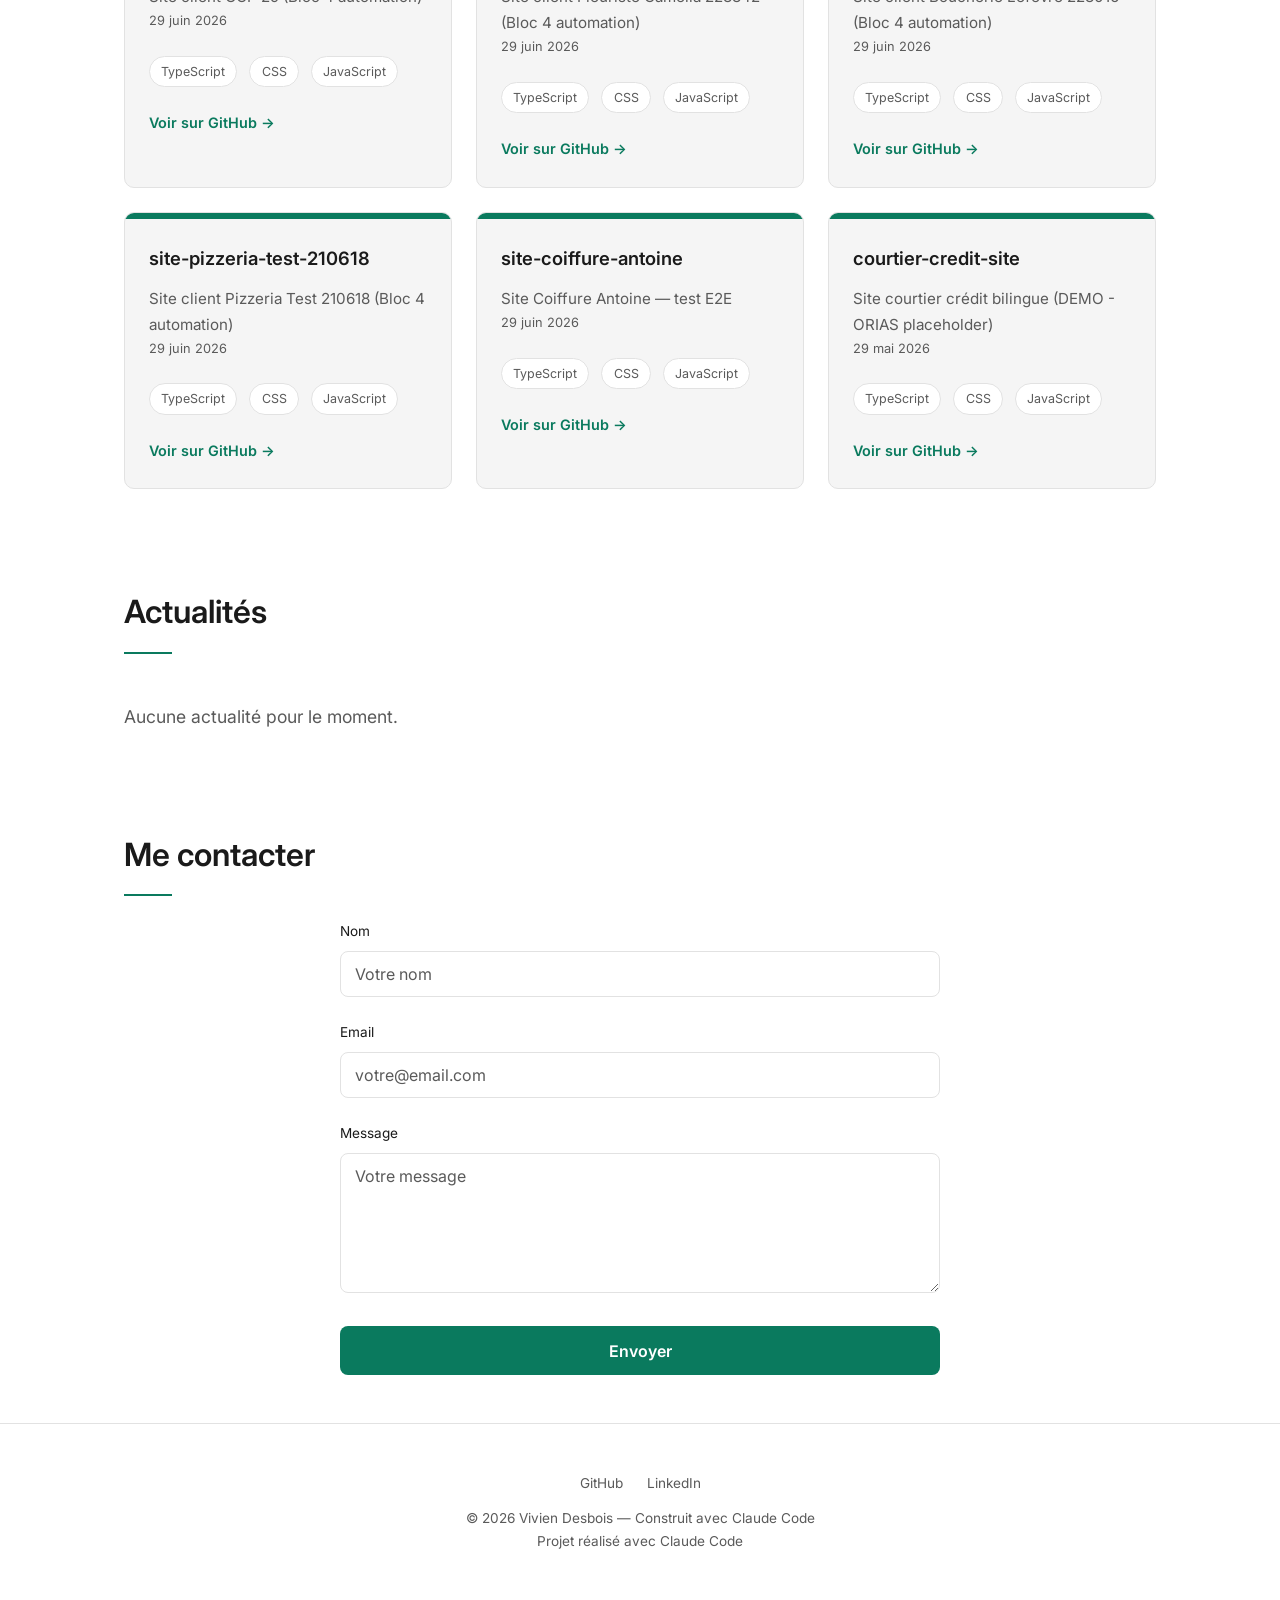
==== commit 1bf90875: "Ajout mention Claude Code dans le footer Co-Authored-By: Claude Opus 4.8 <noreply@anthropic.com>" ====
--- a/index.html
+++ b/index.html
@@ -163,6 +163,7 @@
         <a href="#" class="footer__link" target="_blank" rel="noopener" aria-label="LinkedIn (ouvre un nouvel onglet)">LinkedIn</a>
       </nav>
       <p>&copy; <span data-current-year>2026</span> Vivien Desbois — Construit avec Claude Code</p>
+      <p>Projet réalisé avec Claude Code</p>
     </div>
   </footer>
 
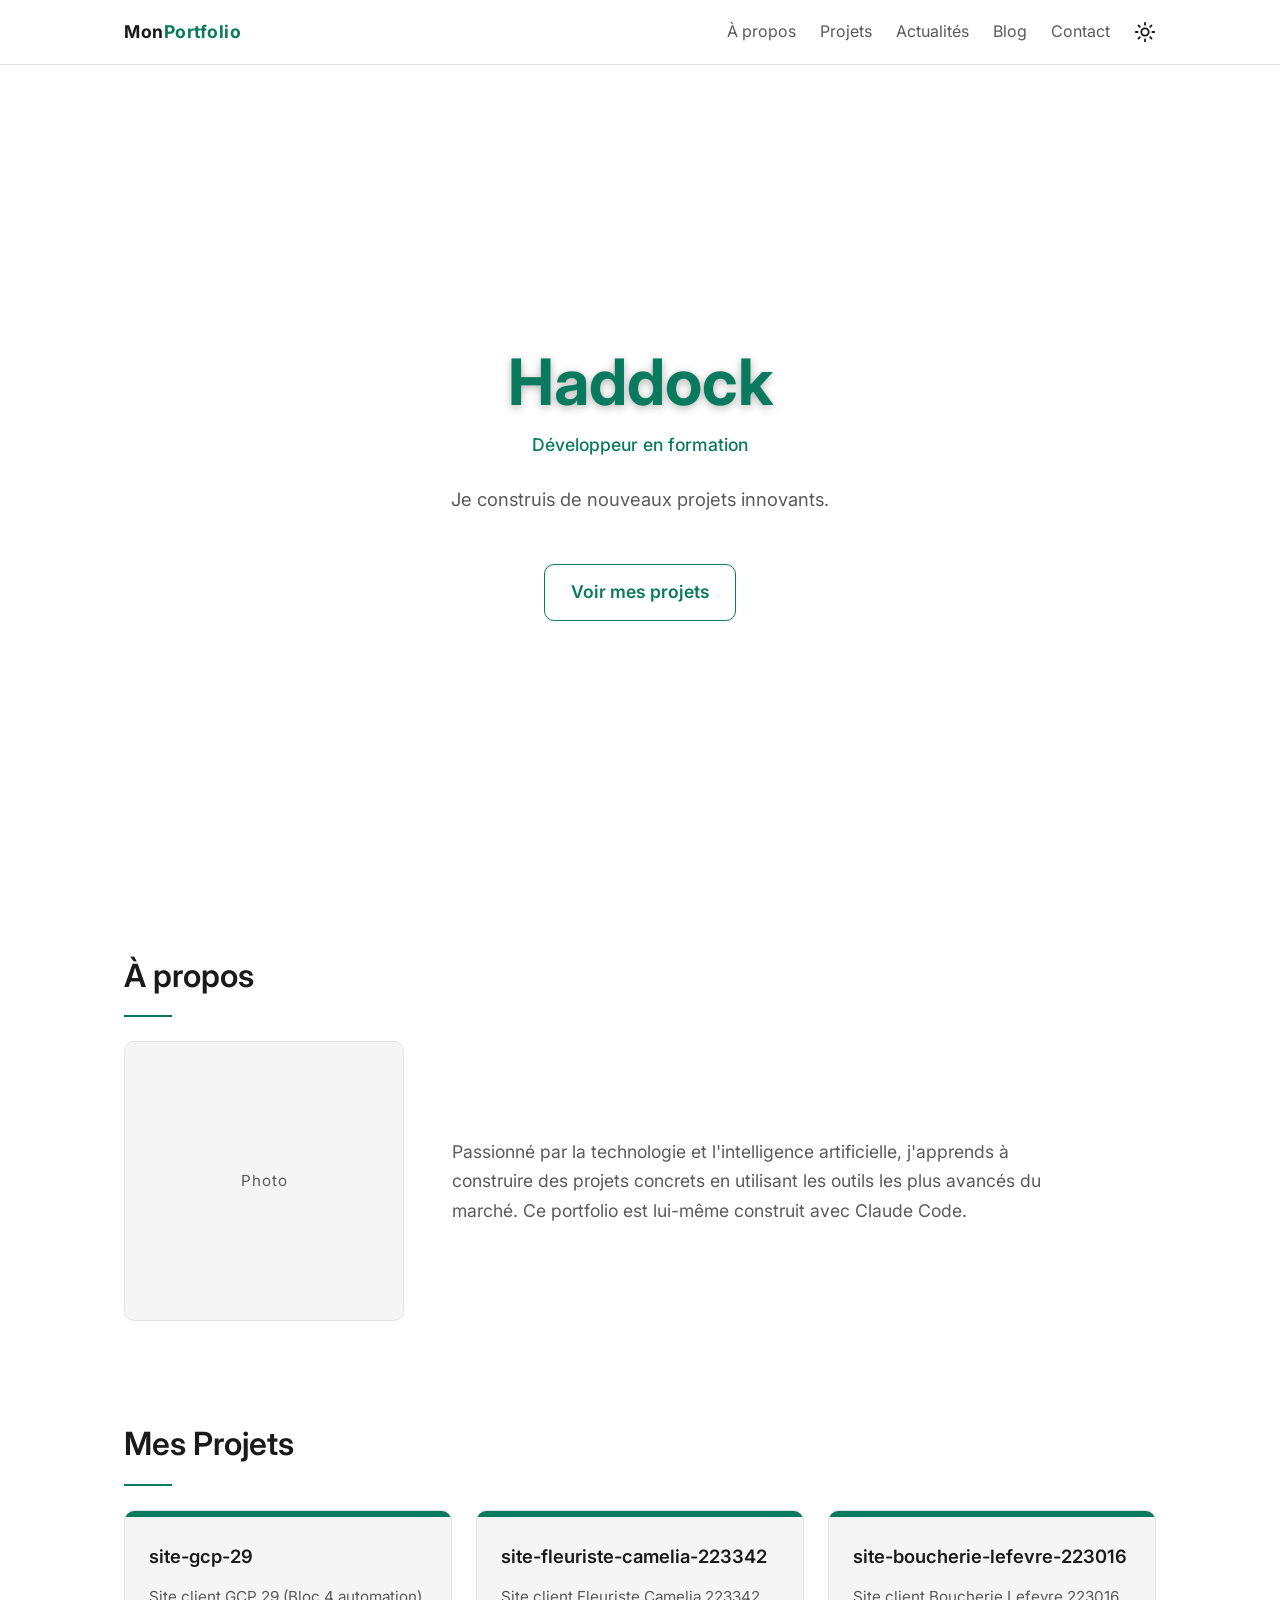
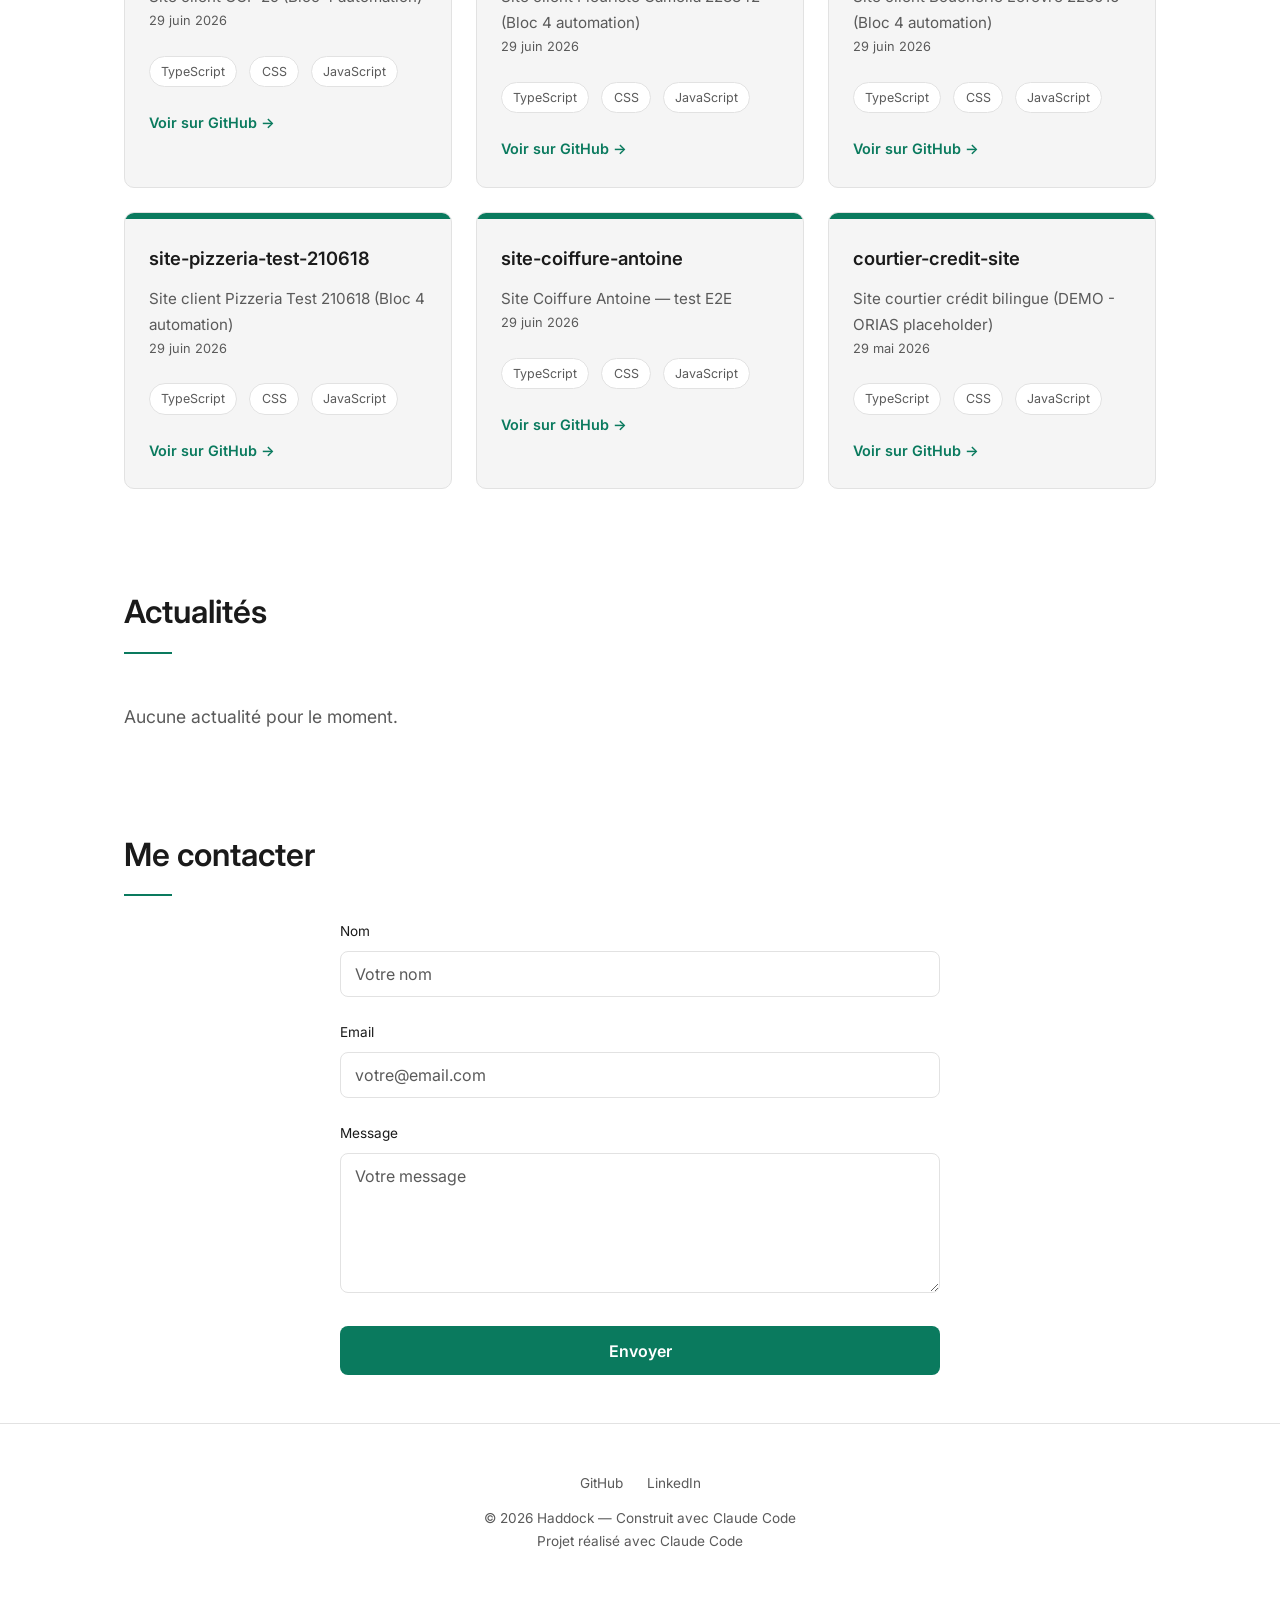
==== commit a9fabe71: "Remplacement du nom affiché par Haddock Co-Authored-By: Claude Opus 4.8 <noreply@anthropic.com>" ====
--- a/index.html
+++ b/index.html
@@ -4,9 +4,9 @@
   <meta charset="UTF-8">
   <meta name="viewport" content="width=device-width, initial-scale=1.0">
   <title>MonPortfolio</title>
-  <meta name="description" content="Portfolio de Vivien Desbois, développeur en formation : découvrez mes projets, mes compétences et mes coordonnées.">
-  <meta property="og:title" content="MonPortfolio — Vivien Desbois">
-  <meta property="og:description" content="Portfolio de Vivien Desbois, développeur en formation : découvrez mes projets, mes compétences et mes coordonnées.">
+  <meta name="description" content="Portfolio de Haddock, développeur en formation : découvrez mes projets, mes compétences et mes coordonnées.">
+  <meta property="og:title" content="MonPortfolio — Haddock">
+  <meta property="og:description" content="Portfolio de Haddock, développeur en formation : découvrez mes projets, mes compétences et mes coordonnées.">
   <meta property="og:image" content="assets/images/og-image.jpg">
   <link rel="icon" type="image/svg+xml" href="assets/images/favicon.svg">
   <link rel="preconnect" href="https://fonts.googleapis.com">
@@ -88,7 +88,7 @@
     <!-- Section d'accueil -->
     <section id="accueil" class="hero reveal">
       <div class="container">
-        <h1 class="hero__title">Vivien Desbois</h1>
+        <h1 class="hero__title">Haddock</h1>
         <p class="hero__subtitle">Développeur en formation</p>
         <p class="hero__tagline">Je construis de nouveaux projets innovants.</p>
         <a href="#projets" class="btn btn--outline">Voir mes projets</a>
@@ -162,7 +162,7 @@
         <a href="#" class="footer__link" target="_blank" rel="noopener" aria-label="GitHub (ouvre un nouvel onglet)">GitHub</a>
         <a href="#" class="footer__link" target="_blank" rel="noopener" aria-label="LinkedIn (ouvre un nouvel onglet)">LinkedIn</a>
       </nav>
-      <p>&copy; <span data-current-year>2026</span> Vivien Desbois — Construit avec Claude Code</p>
+      <p>&copy; <span data-current-year>2026</span> Haddock — Construit avec Claude Code</p>
       <p>Projet réalisé avec Claude Code</p>
     </div>
   </footer>
